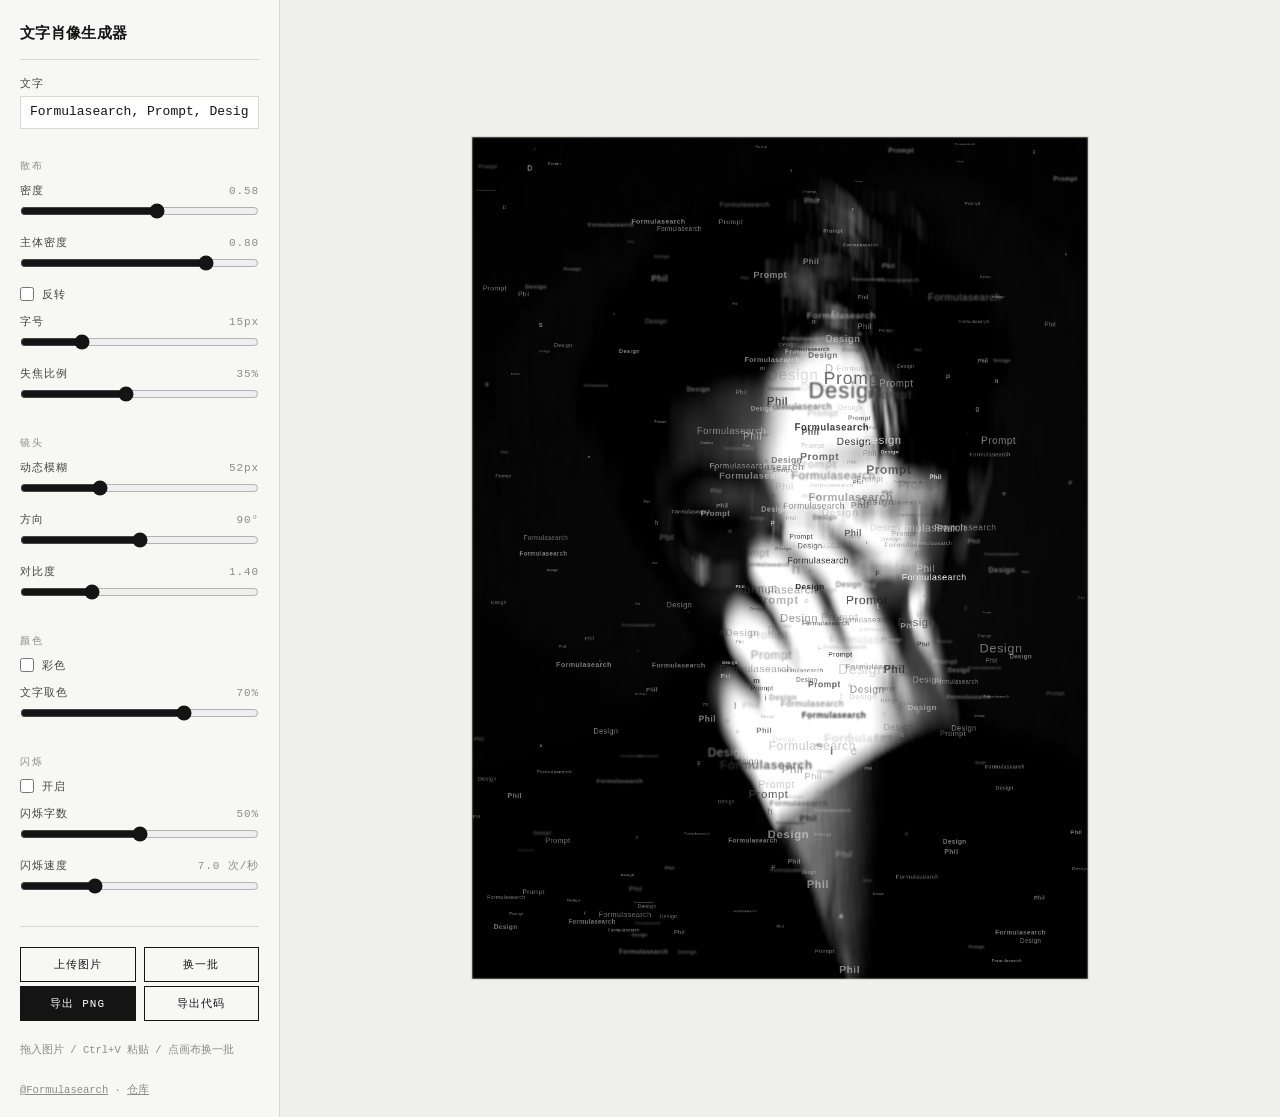
==== 005-typographic-portrait/template/index.html @ 08f04bac "release: public final artifacts only" ====
<!doctype html>
<html lang="zh-CN">
<head>
<meta charset="utf-8">
<meta name="viewport" content="width=device-width, initial-scale=1">
<title>文字肖像生成器</title>
<style>
  :root{ --paper:#efefec; --panel:#f7f7f4; --ink:#141414; --mut:#8d8d86; --line:#d9d9d2 }
  *{box-sizing:border-box;margin:0}
  body{
    min-height:100vh;display:flex;background:var(--paper);color:var(--ink);
    font-family:system-ui,"Microsoft YaHei",sans-serif;
  }
  .side{
    width:280px;flex:none;background:var(--panel);border-right:1px solid var(--line);
    padding:24px 20px 16px;display:flex;flex-direction:column;overflow-y:auto;
  }
  h1{font-size:15px;font-weight:700;letter-spacing:.02em}
  .rule{border:0;border-top:1px solid var(--line);margin:16px 0}
  .grp{font-family:ui-monospace,Consolas,monospace;font-size:10px;letter-spacing:.2em;color:var(--mut);margin:18px 0 10px}
  .ctl{margin-bottom:12px}
  .ctl label{
    display:flex;justify-content:space-between;align-items:baseline;
    font-family:ui-monospace,Consolas,monospace;font-size:11px;letter-spacing:.08em;
    color:#44443f;margin-bottom:5px;
  }
  .ctl output{color:var(--mut)}
  input[type=range]{width:100%;accent-color:var(--ink)}
  input[type=text],select{
    width:100%;border:1px solid var(--line);background:#fff;border-radius:0;
    padding:8px 9px;font:13px/1.15 ui-monospace,Consolas,monospace;color:var(--ink);
  }
  input[type=text]:focus,select:focus{outline:1px solid var(--ink);outline-offset:-1px}
  .chk{
    display:flex;align-items:center;gap:8px;cursor:pointer;user-select:none;
    font-family:ui-monospace,Consolas,monospace;font-size:11px;letter-spacing:.08em;
    color:#44443f;margin-bottom:12px;
  }
  .chk input{accent-color:var(--ink);width:14px;height:14px;margin:0}
  .btnrow{display:flex;gap:8px;margin-top:4px}
  .btn{
    flex:1;text-align:center;cursor:pointer;user-select:none;
    border:1px solid var(--ink);background:transparent;color:var(--ink);
    font-family:ui-monospace,Consolas,monospace;font-size:11px;letter-spacing:.1em;padding:9px 0;
  }
  .btn:hover{background:var(--ink);color:#fff}
  .btn.primary{background:var(--ink);color:#fff}
  .foot{
    margin-top:auto;padding-top:20px;
    font-family:ui-monospace,Consolas,monospace;font-size:10.5px;line-height:1.9;color:var(--mut);
  }
  .foot a{color:inherit}
  .stage{flex:1;min-width:0;display:flex;align-items:center;justify-content:center;padding:28px}
  .stage.drag{outline:2px dashed var(--ink);outline-offset:-14px}
  canvas#out{
    max-width:100%;max-height:calc(100vh - 56px);
    border:1px solid var(--line);background:#fff;cursor:pointer;
  }

  .modal{position:fixed;inset:0;background:rgba(20,20,18,.55);display:none;align-items:center;justify-content:center;padding:32px;z-index:9}
  .modal.on{display:flex}
  .sheet{background:var(--panel);border:1px solid var(--ink);width:min(820px,100%);max-height:100%;display:flex;flex-direction:column}
  .sheet h2{font-size:14px;font-weight:700;padding:20px 22px 0}
  .tabs{display:flex;gap:6px;padding:14px 22px 0}
  .tab{
    cursor:pointer;border:1px solid var(--line);background:transparent;color:#44443f;
    font-family:ui-monospace,Consolas,monospace;font-size:11px;letter-spacing:.08em;padding:7px 13px;
  }
  .tab.on{border-color:var(--ink);background:var(--ink);color:#fff}
  pre{
    margin:14px 22px;padding:16px;overflow:auto;flex:1;min-height:0;
    background:#fff;border:1px solid var(--line);
    font:12px/1.65 ui-monospace,Consolas,monospace;white-space:pre;
  }
  .sheet footer{display:flex;gap:8px;padding:0 22px 20px}
  @media (max-width:780px){
    body{flex-direction:column}
    .side{width:100%;border-right:0;border-bottom:1px solid var(--line)}
    .stage{padding:14px}
    canvas#out{max-height:none}
    .modal{padding:12px}
  }
</style>
</head>
<body>
  <aside class="side">
    <h1>文字肖像生成器</h1>

    <hr class="rule">

    <div class="ctl">
      <label for="words">文字</label>
      <input type="text" id="words" value="Formulasearch, Prompt, Design, Phil" spellcheck="false">
    </div>

    <div class="grp">散布</div>

    <div class="ctl"><label>密度 <output id="o-density"></output></label>
      <input type="range" id="density" min="0" max="1" step="0.01" value="0.58"></div>

    <div class="ctl"><label>主体密度 <output id="o-cling"></output></label>
      <input type="range" id="cling" min="0" max="1" step="0.01" value="0.8"></div>

    <label class="chk"><input type="checkbox" id="invert"> 反转</label>

    <div class="ctl"><label>字号 <output id="o-size"></output></label>
      <input type="range" id="size" min="9" max="34" step="1" value="15"></div>

    <div class="ctl"><label>失焦比例 <output id="o-defocus"></output></label>
      <input type="range" id="defocus" min="0" max="0.8" step="0.01" value="0.35"></div>

    <div class="grp">镜头</div>

    <div class="ctl"><label>动态模糊 <output id="o-blur"></output></label>
      <input type="range" id="blur" min="0" max="160" step="1" value="52"></div>

    <div class="ctl"><label>方向 <output id="o-angle"></output></label>
      <input type="range" id="angle" min="0" max="180" step="1" value="90"></div>

    <div class="ctl"><label>对比度 <output id="o-contrast"></output></label>
      <input type="range" id="contrast" min="1" max="2.4" step="0.05" value="1.4"></div>

    <div class="grp">颜色</div>

    <label class="chk"><input type="checkbox" id="color"> 彩色</label>

    <div class="ctl"><label>文字取色 <output id="o-tint"></output></label>
      <input type="range" id="tint" min="0" max="1" step="0.01" value="0.7"></div>

    <div class="grp">闪烁</div>

    <label class="chk"><input type="checkbox" id="flicker"> 开启</label>

    <div class="ctl"><label>闪烁字数 <output id="o-intensity"></output></label>
      <input type="range" id="intensity" min="0" max="1" step="0.01" value="0.5"></div>

    <div class="ctl"><label>闪烁速度 <output id="o-speed"></output></label>
      <input type="range" id="speed" min="0.15" max="3" step="0.05" value="1"></div>

    <hr class="rule">

    <div class="btnrow">
      <label class="btn" for="file">上传图片</label>
      <input type="file" id="file" accept="image/*" hidden>
      <button class="btn" id="reroll">换一批</button>
    </div>
    <div class="btnrow">
      <button class="btn primary" id="save">导出 PNG</button>
      <button class="btn" id="code">导出代码</button>
    </div>
    <div class="foot">
      拖入图片 / Ctrl+V 粘贴 / 点画布换一批<br><br>
      <a href="https://x.com/Formulasearch" target="_blank">@Formulasearch</a> ·
      <a href="https://github.com/FANzR-arch/Phil-aesthetic-formulas" target="_blank">仓库</a>
    </div>
  </aside>

  <main class="stage" id="stage">
    <canvas id="out"></canvas>
  </main>

  <div class="modal" id="modal">
    <div class="sheet">
      <h2>把当前效果搬进你的项目</h2>
      <div class="tabs">
        <button class="tab on" data-tab="html">HTML</button>
        <button class="tab" data-tab="react">React</button>
        <button class="tab" data-tab="json">JSON</button>
      </div>
      <pre id="codeout"></pre>
      <footer>
        <button class="btn primary" id="copy">复制</button>
        <button class="btn" id="dlengine">下载 typo-portrait.js</button>
        <button class="btn" id="closemodal">关闭</button>
      </footer>
    </div>
  </div>

<script src="typo-portrait.js"></script>
<script src="sample-image.js"></script>
<script>
'use strict';

const $ = id => document.getElementById(id);
const out = $('out');

const SLIDERS = ['density','cling','size','defocus','blur','angle','contrast','tint','intensity','speed'];

// 以界面为准初始化：浏览器刷新会恢复表单值，读 DOM 才能保证引擎和滑杆不脱节
function readUI(){
  const o = {};
  SLIDERS.forEach(id => o[id] = +$(id).value);
  o.words = $('words').value.split(/[,，]/).map(s => s.trim()).filter(Boolean);
  o.invert = $('invert').checked;
  o.color = $('color').checked;
  o.motion = $('flicker').checked ? 'glitch' : 'none';
  return o;
}

const p = TypoPortrait.create(out, readUI());
p.setImage(window.SAMPLE_IMAGE);

const fmt = {
  density: v => v.toFixed(2), cling: v => v.toFixed(2), size: v => v + 'px',
  defocus: v => Math.round(v * 100) + '%', blur: v => v + 'px', angle: v => v + '°',
  contrast: v => v.toFixed(2), tint: v => Math.round(v * 100) + '%',
  intensity: v => Math.round(v * 100) + '%',
  speed: v => (7 * v).toFixed(1) + ' 次/秒',
};
for (const id of SLIDERS){
  const el = $(id), o = $('o-' + id);
  const sync = () => { o.textContent = fmt[id](+el.value); };
  el.addEventListener('input', () => { sync(); p.setOptions({ [id]: +el.value }); });
  sync();
}
if ($('flicker').checked) p.play();

$('words').addEventListener('input', e => {
  p.setOptions({ words: e.target.value.split(/[,，]/).map(s => s.trim()).filter(Boolean) });
});
$('invert').addEventListener('change', e => p.setOptions({ invert: e.target.checked }));
$('color').addEventListener('change', e => p.setOptions({ color: e.target.checked }));
$('flicker').addEventListener('change', e => {
  p.setOptions({ motion: e.target.checked ? 'glitch' : 'none' });
  e.target.checked ? p.play() : p.pause();
});

$('reroll').addEventListener('click', () => p.reseed());
out.addEventListener('click', () => p.reseed());
$('file').addEventListener('change', e => { if (e.target.files[0]) p.setImage(e.target.files[0]); });
$('save').addEventListener('click', () => {
  const a = document.createElement('a');
  a.download = 'typographic-portrait.png';
  a.href = p.toDataURL();
  a.click();
});

const stage = $('stage');
stage.addEventListener('dragover', e => { e.preventDefault(); stage.classList.add('drag'); });
stage.addEventListener('dragleave', () => stage.classList.remove('drag'));
stage.addEventListener('drop', e => {
  e.preventDefault(); stage.classList.remove('drag');
  if (e.dataTransfer.files[0]) p.setImage(e.dataTransfer.files[0]);
});
document.addEventListener('paste', e => {
  const it = [...e.clipboardData.items].find(i => i.type.startsWith('image/'));
  if (it) p.setImage(it.getAsFile());
});

/* ---------- 代码导出 ---------- */

// 只导出与默认值不同的参数，生成的代码越短越好读
function changedOptions(){
  const cur = p.options, def = TypoPortrait.DEFAULTS, diff = {};
  for (const k in def){
    if (k === 'maxWidth' || k === 'font' || k === 'background') continue;
    const a = cur[k], b = def[k];
    if (Array.isArray(a) ? a.join('') !== b.join('') : a !== b) diff[k] = a;
  }
  return diff;
}

function optionLines(indent){
  const d = changedOptions(), keys = Object.keys(d);
  if (!keys.length) return indent + '// 全部使用默认参数';
  return keys.map(k => indent + k + ': ' + JSON.stringify(d[k]) + ',').join('\n');
}

const TPL = {
  html: () => `<canvas id="portrait"></canvas>

<script src="typo-portrait.js"><\/script>
<script>
  const p = TypoPortrait.create(document.getElementById('portrait'), {
${optionLines('    ')}
  });

  // 换成你自己的图片路径，或传入 File / <img> / <canvas>
  p.setImage('photo.jpg')${p.options.motion !== 'none' ? '.then(() => p.play());' : ';'}
<\/script>`,

  react: () => `import { useEffect, useRef } from 'react';
// typo-portrait.js 放进 public/ 或用 <script> 引入，确保 window.TypoPortrait 可用

export default function Portrait({ src }) {
  const ref = useRef(null);

  useEffect(() => {
    const p = window.TypoPortrait.create(ref.current, {
${optionLines('      ')}
    });
    p.setImage(src)${p.options.motion !== 'none' ? '.then(() => p.play())' : ''};
    return () => p.destroy();
  }, [src]);

  return <canvas ref={ref} style={{ maxWidth: '100%' }} />;
}`,

  json: () => JSON.stringify(changedOptions(), null, 2),
};

let tab = 'html';
const renderCode = () => { $('codeout').textContent = TPL[tab](); };

document.querySelectorAll('.tab').forEach(b => {
  b.addEventListener('click', () => {
    document.querySelectorAll('.tab').forEach(x => x.classList.toggle('on', x === b));
    tab = b.dataset.tab;
    renderCode();
  });
});

$('code').addEventListener('click', () => { renderCode(); $('modal').classList.add('on'); });
$('closemodal').addEventListener('click', () => $('modal').classList.remove('on'));
$('modal').addEventListener('click', e => { if (e.target.id === 'modal') $('modal').classList.remove('on'); });
document.addEventListener('keydown', e => { if (e.key === 'Escape') $('modal').classList.remove('on'); });

$('copy').addEventListener('click', async () => {
  const btn = $('copy');
  try {
    await navigator.clipboard.writeText($('codeout').textContent);
    btn.textContent = '已复制';
  } catch {
    const r = document.createRange();
    r.selectNodeContents($('codeout'));
    const s = getSelection(); s.removeAllRanges(); s.addRange(r);
    btn.textContent = 'Ctrl+C';
  }
  setTimeout(() => { btn.textContent = '复制'; }, 1600);
});

$('dlengine').addEventListener('click', async () => {
  const btn = $('dlengine');
  try {
    const res = await fetch('typo-portrait.js');
    if (!res.ok) throw new Error(res.status);
    const a = document.createElement('a');
    a.download = 'typo-portrait.js';
    a.href = URL.createObjectURL(await res.blob());
    a.click();
    setTimeout(() => URL.revokeObjectURL(a.href), 1000);
  } catch {
    btn.textContent = '请右键另存';   // file:// 下 fetch 会被拦
    setTimeout(() => { btn.textContent = '下载 typo-portrait.js'; }, 2400);
  }
});
</script>
</body>
</html>
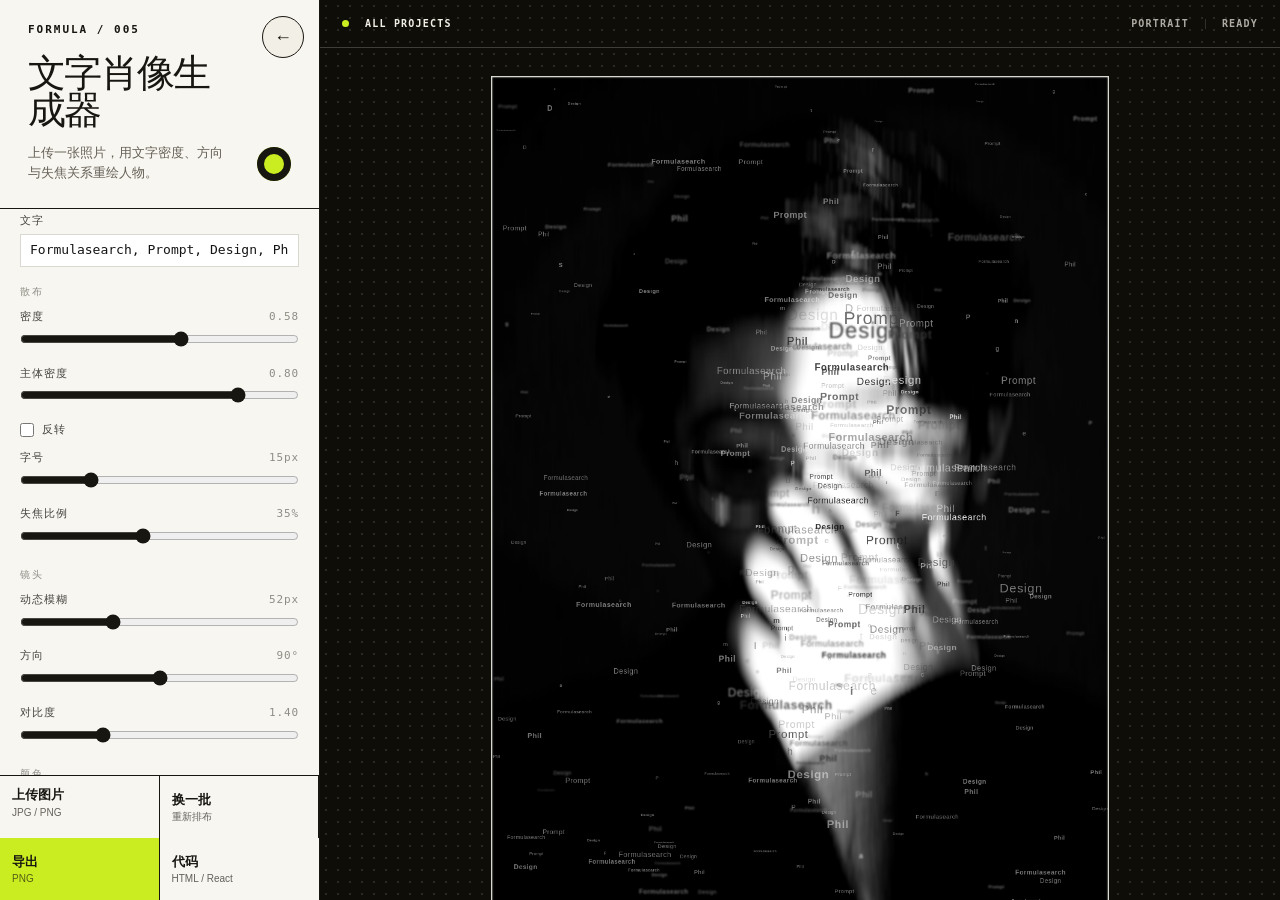
==== commit e7f5be0d: "release: add formula 007 and unified lab shell" ====
--- a/005-typographic-portrait/template/index.html
+++ b/005-typographic-portrait/template/index.html
@@ -2,8 +2,9 @@
 <html lang="zh-CN">
 <head>
 <meta charset="utf-8">
-<meta name="viewport" content="width=device-width, initial-scale=1">
+<meta name="viewport" content="width=device-width, initial-scale=1, viewport-fit=cover">
 <title>文字肖像生成器</title>
+<link rel="icon" href="data:image/svg+xml,%3Csvg xmlns='http://www.w3.org/2000/svg' viewBox='0 0 64 64'%3E%3Crect width='64' height='64' fill='%23191a17'/%3E%3Ccircle cx='32' cy='32' r='16' fill='%23c9f719'/%3E%3C/svg%3E">
 <style>
   :root{ --paper:#efefec; --panel:#f7f7f4; --ink:#141414; --mut:#8d8d86; --line:#d9d9d2 }
   *{box-sizing:border-box;margin:0}
@@ -81,12 +82,36 @@
     .modal{padding:12px}
   }
 </style>
+<link rel="stylesheet" href="ui-shell.css">
+<style>
+  :root{--lab-panel-width:320px}
+  .side{padding:0}
+  .app-controls{padding:4px 20px 24px}
+  .app-controls>.rule:first-child{display:none}
+  .app-actions{grid-auto-flow:row;grid-template-columns:1fr 1fr}
+  .app-actions .lab-action{min-height:62px}
+  .foot{margin-top:18px;padding-top:18px;border-top:1px solid var(--line)}
+  .stage{display:block;padding:0}
+  .lab-stage__body{display:grid;padding:calc(var(--lab-header-height) + 28px) 28px 28px}
+  .modal{z-index:90}
+  @media(max-width:760px){
+    .app-controls{padding:4px 19px 24px}
+    .lab-stage__body{padding:calc(var(--lab-header-height) + 14px) 12px 12px}
+    canvas#out{max-height:calc(48vh - 72px)}
+    body.panel-collapsed canvas#out{max-height:calc(100vh - 88px)}
+  }
+</style>
 </head>
-<body>
-  <aside class="side">
-    <h1>文字肖像生成器</h1>
-
-    <hr class="rule">
+<body class="lab-app">
+  <a class="lab-skip-link" href="#stage">跳到画布</a>
+  <aside class="lab-panel side" id="control-panel" aria-label="文字肖像参数面板">
+    <header class="lab-panel__header">
+      <div class="lab-edition">FORMULA / 005</div>
+      <h1>文字肖像生成器</h1>
+      <p>上传一张照片，用文字密度、方向与失焦关系重绘人物。</p>
+    </header>
+
+    <div class="lab-panel__scroll"><div class="app-controls">
 
     <div class="ctl">
       <label for="words">文字</label>
@@ -137,26 +162,30 @@
     <div class="ctl"><label>闪烁速度 <output id="o-speed"></output></label>
       <input type="range" id="speed" min="0.15" max="3" step="0.05" value="1"></div>
 
-    <hr class="rule">
-
-    <div class="btnrow">
-      <label class="btn" for="file">上传图片</label>
-      <input type="file" id="file" accept="image/*" hidden>
-      <button class="btn" id="reroll">换一批</button>
-    </div>
-    <div class="btnrow">
-      <button class="btn primary" id="save">导出 PNG</button>
-      <button class="btn" id="code">导出代码</button>
-    </div>
     <div class="foot">
       拖入图片 / Ctrl+V 粘贴 / 点画布换一批<br><br>
       <a href="https://x.com/Formulasearch" target="_blank">@Formulasearch</a> ·
       <a href="https://github.com/FANzR-arch/Phil-aesthetic-formulas" target="_blank">仓库</a>
     </div>
+    </div></div>
+
+    <footer class="lab-panel__actions app-actions">
+      <label class="lab-action" for="file"><span>上传图片</span><small>JPG / PNG</small></label>
+      <input type="file" id="file" accept="image/*" hidden>
+      <button class="lab-action" id="reroll"><span>换一批</span><small>重新排布</small></button>
+      <button class="lab-action lab-action--accent" id="save"><span>导出</span><small>PNG</small></button>
+      <button class="lab-action" id="code"><span>代码</span><small>HTML / React</small></button>
+    </footer>
   </aside>
 
-  <main class="stage" id="stage">
-    <canvas id="out"></canvas>
+  <button class="lab-panel-toggle" type="button" data-lab-panel-toggle aria-controls="control-panel" aria-expanded="true"><span aria-hidden="true">←</span></button>
+
+  <main class="lab-stage stage" id="stage">
+    <header class="lab-stage__header">
+      <a class="lab-stage__id lab-gallery-link" href="../../" aria-label="返回全部项目"><i></i><span>ALL PROJECTS</span></a>
+      <div class="lab-stage__meta"><span>PORTRAIT</span><span>READY</span></div>
+    </header>
+    <div class="lab-stage__body"><canvas id="out"></canvas></div>
   </main>
 
   <div class="modal" id="modal">
@@ -178,6 +207,7 @@
 
 <script src="typo-portrait.js"></script>
 <script src="sample-image.js"></script>
+<script src="ui-shell.js"></script>
 <script>
 'use strict';
 
--- a/005-typographic-portrait/template/ui-shell.css
+++ b/005-typographic-portrait/template/ui-shell.css
@@ -0,0 +1,133 @@
+/* Formula Lab Shell v1.0 — local snapshot, safe for file:// and sub-path hosting. */
+:root {
+  --lab-paper: oklch(95.2% .012 92);
+  --lab-panel: oklch(97.4% .009 92);
+  --lab-ink: oklch(20% .012 92);
+  --lab-muted: oklch(49% .016 92);
+  --lab-line: oklch(83% .012 92);
+  --lab-accent: oklch(89% .205 120);
+  --lab-alert: oklch(68% .19 30);
+  --lab-stage-bg: oklch(16% .01 92);
+  --lab-stage-ink: oklch(95% .012 92);
+  --lab-stage-rule: oklch(95% .012 92 / .22);
+  --lab-panel-width: 360px;
+  --lab-header-height: 48px;
+  --lab-font-ui: "Aptos", "Microsoft YaHei UI", "Noto Sans SC", sans-serif;
+  --lab-font-display: Georgia, "Songti SC", "Noto Serif SC", serif;
+  --lab-font-data: "Cascadia Mono", Consolas, monospace;
+  --lab-ease: cubic-bezier(.16,1,.3,1);
+  color-scheme: light;
+}
+
+*{box-sizing:border-box}
+html,body{width:100%;height:100%;margin:0}
+body.lab-app{
+  display:grid;grid-template-columns:var(--lab-panel-width) minmax(0,1fr);
+  overflow:hidden;background:var(--lab-stage-bg);color:var(--lab-ink);
+  font-family:var(--lab-font-ui);font-size:1rem;line-height:1.45;
+}
+button,input,select,textarea{font:inherit;color:inherit}
+button{cursor:pointer}
+button:focus-visible,input:focus-visible,select:focus-visible,textarea:focus-visible,summary:focus-visible,a:focus-visible{
+  outline:3px solid var(--lab-alert);outline-offset:2px
+}
+
+.lab-skip-link{position:fixed;z-index:1000;top:8px;left:8px;padding:9px 12px;background:var(--lab-accent);color:var(--lab-ink);transform:translateY(-150%)}
+.lab-skip-link:focus{transform:none}
+
+.lab-panel{
+  position:relative;z-index:30;grid-column:1;min-width:var(--lab-panel-width);height:100%;
+  display:grid;grid-template-rows:auto minmax(0,1fr) auto;overflow:hidden;
+  background:var(--lab-panel);border-right:1px solid var(--lab-ink);
+  transition:transform 360ms var(--lab-ease)
+}
+.lab-panel__header{position:relative;padding:24px 28px 25px;border-bottom:1px solid var(--lab-ink)}
+.lab-edition{margin-bottom:20px;font:700 .6875rem/1 var(--lab-font-data);letter-spacing:.18em}
+.lab-panel__header h1{max-width:10ch;margin:0;font:400 clamp(2rem,3vw,2.625rem)/.96 var(--lab-font-display);letter-spacing:-.045em}
+.lab-panel__header p{max-width:28ch;margin:14px 44px 0 0;color:var(--lab-muted);font-size:.8125rem;line-height:1.55}
+.lab-panel__header::after{content:"";position:absolute;right:28px;bottom:27px;width:34px;height:34px;border-radius:50%;background:var(--lab-accent);box-shadow:inset 0 0 0 7px var(--lab-ink)}
+.lab-panel__scroll{min-height:0;overflow-y:auto;overscroll-behavior:contain;scrollbar-width:thin;scrollbar-color:var(--lab-ink) transparent}
+
+.lab-section{padding:24px 28px 27px;border-bottom:1px solid var(--lab-line)}
+.lab-section__heading{display:grid;grid-template-columns:30px 1fr;align-items:center;gap:10px;margin-bottom:20px}
+.lab-section__heading span{color:var(--lab-muted);font:700 .6875rem/1 var(--lab-font-data);letter-spacing:.12em}
+.lab-section__heading h2{margin:0;font-size:.875rem;line-height:1.2;letter-spacing:.08em;text-transform:uppercase}
+
+.lab-field{display:grid;gap:7px;margin-bottom:16px}
+.lab-field:last-child{margin-bottom:0}
+.lab-field label,.lab-control-row label{font-size:.75rem;font-weight:750;letter-spacing:.045em}
+.lab-field input[type="text"],.lab-field input[type="number"],.lab-field select,.lab-field textarea{
+  width:100%;min-height:44px;padding:10px 11px;border:1px solid var(--lab-line);border-radius:0;background:var(--lab-paper)
+}
+.lab-field textarea{min-height:120px;resize:vertical;line-height:1.5}
+.lab-control-row{display:grid;grid-template-columns:88px minmax(0,1fr) 52px;align-items:center;gap:10px;min-height:44px}
+.lab-control-row output{text-align:right;color:var(--lab-muted);font:700 .6875rem/1 var(--lab-font-data);font-variant-numeric:tabular-nums}
+input[type="range"]{width:100%;accent-color:var(--lab-ink)}
+.lab-check{display:flex;align-items:center;gap:10px;min-height:44px;font-size:.8125rem;font-weight:650;cursor:pointer}
+.lab-check input{width:18px;height:18px;margin:0;accent-color:var(--lab-ink)}
+
+.lab-segmented{display:grid;grid-auto-flow:column;grid-auto-columns:1fr;border:1px solid var(--lab-ink)}
+.lab-segmented button{min-height:44px;padding:8px;border:0;border-right:1px solid var(--lab-line);background:transparent;font:750 .75rem/1 var(--lab-font-data)}
+.lab-segmented button:last-child{border-right:0}
+.lab-segmented button:hover,.lab-segmented button.active{background:var(--lab-ink);color:var(--lab-panel)}
+
+.lab-panel__actions{display:grid;grid-auto-flow:column;grid-auto-columns:1fr;border-top:1px solid var(--lab-ink);background:var(--lab-panel)}
+.lab-action{min-height:68px;padding:11px 12px 10px;border:0;border-right:1px solid var(--lab-ink);background:var(--lab-panel);text-align:left;cursor:pointer;user-select:none}
+.lab-action:last-child{border-right:0}
+.lab-action:hover{background:var(--lab-ink);color:var(--lab-panel)}
+.lab-action--accent{background:var(--lab-accent)}
+.lab-action--accent:hover{background:var(--lab-ink);color:var(--lab-accent)}
+.lab-action span{display:block;font-size:.8125rem;font-weight:800;line-height:1.2}
+.lab-action small{display:block;margin-top:4px;opacity:.66;font-size:.625rem;line-height:1.2}
+
+.lab-panel-toggle{
+  position:fixed;z-index:50;top:16px;left:16px;transform:translateX(calc(var(--lab-panel-width) - 74px));
+  display:grid;place-items:center;width:42px;height:42px;padding:0;border:1px solid var(--lab-ink);border-radius:50%;
+  background:var(--lab-paper);transition:transform 360ms var(--lab-ease),background 160ms ease,color 160ms ease
+}
+.lab-panel-toggle:hover{background:var(--lab-ink);color:var(--lab-paper)}
+.lab-panel-toggle span{font:400 1.125rem/1 var(--lab-font-display)}
+
+.lab-stage{position:relative;z-index:1;grid-column:2;min-width:0;height:100%;overflow:hidden;background:var(--lab-stage-bg);color:var(--lab-stage-ink)}
+.lab-stage::before{content:"";position:absolute;inset:0;opacity:.12;background-image:radial-gradient(circle,var(--lab-stage-ink) 0 1px,transparent 1.3px);background-size:12px 12px;pointer-events:none}
+.lab-stage__header{position:absolute;z-index:4;inset:0 0 auto;height:var(--lab-header-height);display:flex;align-items:center;justify-content:space-between;padding:0 22px;border-bottom:1px solid var(--lab-stage-rule);font:700 .625rem/1 var(--lab-font-data);letter-spacing:.12em}
+.lab-stage__id,.lab-stage__meta{display:flex;align-items:center;gap:16px}
+.lab-stage__id i{width:7px;height:7px;border-radius:50%;background:var(--lab-accent)}
+.lab-gallery-link{color:inherit;text-decoration:none}
+.lab-gallery-link:hover{color:var(--lab-accent)}
+.lab-stage__meta span{opacity:.7}
+.lab-stage__meta span+span{padding-left:16px;border-left:1px solid var(--lab-stage-rule)}
+.lab-stage__body{position:relative;z-index:2;width:100%;height:100%;display:grid;place-items:center;padding:calc(var(--lab-header-height) + 28px) 28px 28px}
+
+body.panel-collapsed{grid-template-columns:0 minmax(0,1fr)}
+body.panel-collapsed .lab-panel{transform:translateX(-100%);pointer-events:none}
+body.panel-collapsed .lab-panel-toggle{transform:none}
+body.panel-collapsed .lab-stage{grid-column:2}
+
+@media (hover:hover){.lab-action,.lab-segmented button,.lab-panel-toggle{transition:background 160ms ease,color 160ms ease}}
+@media (pointer:coarse){.lab-action{min-height:72px}.lab-segmented button{min-height:48px}}
+
+@media (max-width:760px){
+  :root{--lab-panel-width:100%;--lab-mobile-panel-height:min(52vh,520px);--lab-header-height:44px}
+  body.lab-app{display:block}
+  .lab-panel{position:fixed;inset:auto 0 0;width:100%;min-width:0;height:var(--lab-mobile-panel-height);border-top:1px solid var(--lab-ink);border-right:0;transform:none}
+  .lab-panel__header{min-height:64px;padding:13px 18px 12px}
+  .lab-edition{margin-bottom:5px;font-size:.6875rem}
+  .lab-panel__header h1{max-width:none;font-size:1.55rem;line-height:.95;white-space:nowrap;overflow:hidden;text-overflow:ellipsis}
+  .lab-panel__header p,.lab-panel__header::after{display:none}
+  .lab-section{padding:20px 19px 22px}
+  .lab-field label,.lab-control-row label{font-size:.8125rem}
+  .lab-control-row{grid-template-columns:96px minmax(0,1fr) 52px}
+  .lab-panel__actions{position:sticky;bottom:0;padding-bottom:max(0px,env(safe-area-inset-bottom))}
+  .lab-panel-toggle{top:12px;left:12px;transform:none}
+  .lab-panel-toggle span{transform:rotate(-90deg)}
+  .lab-stage{width:100%;height:100%;padding-bottom:var(--lab-mobile-panel-height)}
+  .lab-stage__header{padding:0 13px}
+  .lab-stage__body{padding:calc(var(--lab-header-height) + 16px) 12px 12px}
+  body.panel-collapsed .lab-panel{transform:translateY(100%)}
+  body.panel-collapsed .lab-panel-toggle span{transform:rotate(-90deg)}
+  body.panel-collapsed .lab-stage{height:100%;padding-bottom:0}
+  body.panel-collapsed .lab-stage__header{padding-left:68px}
+}
+
+@media (prefers-reduced-motion:reduce){*,*::before,*::after{scroll-behavior:auto!important;transition-duration:.01ms!important}}
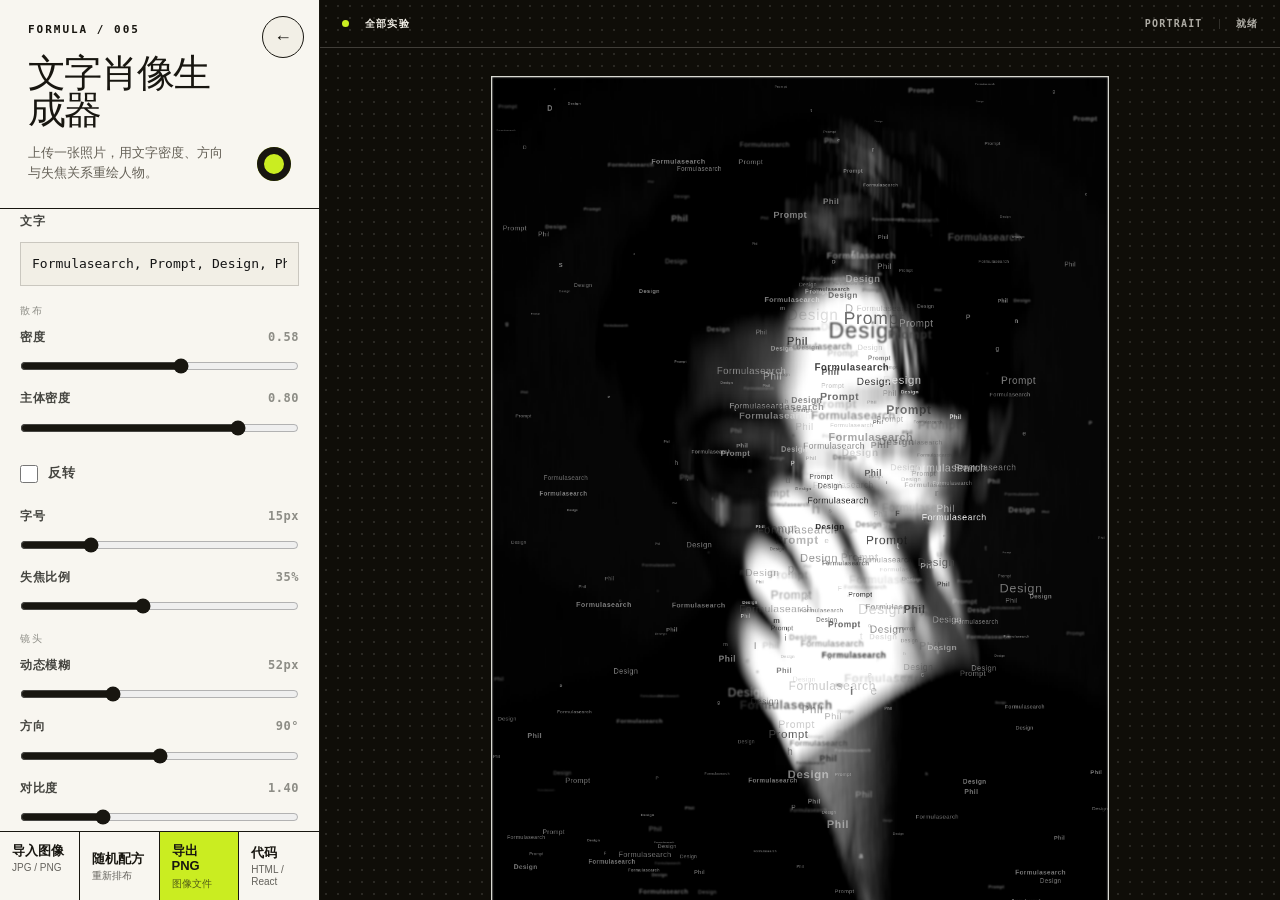
==== commit 529de945: "feat: standardize Formula Lab UI kit" ====
--- a/005-typographic-portrait/template/index.html
+++ b/005-typographic-portrait/template/index.html
@@ -58,9 +58,7 @@
     border:1px solid var(--line);background:#fff;cursor:pointer;
   }
 
-  .modal{position:fixed;inset:0;background:rgba(20,20,18,.55);display:none;align-items:center;justify-content:center;padding:32px;z-index:9}
-  .modal.on{display:flex}
-  .sheet{background:var(--panel);border:1px solid var(--ink);width:min(820px,100%);max-height:100%;display:flex;flex-direction:column}
+  .sheet{display:flex;flex-direction:column}
   .sheet h2{font-size:14px;font-weight:700;padding:20px 22px 0}
   .tabs{display:flex;gap:6px;padding:14px 22px 0}
   .tab{
@@ -79,7 +77,6 @@
     .side{width:100%;border-right:0;border-bottom:1px solid var(--line)}
     .stage{padding:14px}
     canvas#out{max-height:none}
-    .modal{padding:12px}
   }
 </style>
 <link rel="stylesheet" href="ui-shell.css">
@@ -88,12 +85,9 @@
   .side{padding:0}
   .app-controls{padding:4px 20px 24px}
   .app-controls>.rule:first-child{display:none}
-  .app-actions{grid-auto-flow:row;grid-template-columns:1fr 1fr}
-  .app-actions .lab-action{min-height:62px}
   .foot{margin-top:18px;padding-top:18px;border-top:1px solid var(--line)}
   .stage{display:block;padding:0}
   .lab-stage__body{display:grid;padding:calc(var(--lab-header-height) + 28px) 28px 28px}
-  .modal{z-index:90}
   @media(max-width:760px){
     .app-controls{padding:4px 19px 24px}
     .lab-stage__body{padding:calc(var(--lab-header-height) + 14px) 12px 12px}
@@ -113,53 +107,53 @@
 
     <div class="lab-panel__scroll"><div class="app-controls">
 
-    <div class="ctl">
+    <div class="lab-field ctl">
       <label for="words">文字</label>
       <input type="text" id="words" value="Formulasearch, Prompt, Design, Phil" spellcheck="false">
     </div>
 
     <div class="grp">散布</div>
 
-    <div class="ctl"><label>密度 <output id="o-density"></output></label>
+    <div class="lab-field ctl"><label for="density">密度 <output id="o-density"></output></label>
       <input type="range" id="density" min="0" max="1" step="0.01" value="0.58"></div>
 
-    <div class="ctl"><label>主体密度 <output id="o-cling"></output></label>
+    <div class="lab-field ctl"><label for="cling">主体密度 <output id="o-cling"></output></label>
       <input type="range" id="cling" min="0" max="1" step="0.01" value="0.8"></div>
 
-    <label class="chk"><input type="checkbox" id="invert"> 反转</label>
-
-    <div class="ctl"><label>字号 <output id="o-size"></output></label>
+    <label class="lab-check chk"><input type="checkbox" id="invert"> 反转</label>
+
+    <div class="lab-field ctl"><label for="size">字号 <output id="o-size"></output></label>
       <input type="range" id="size" min="9" max="34" step="1" value="15"></div>
 
-    <div class="ctl"><label>失焦比例 <output id="o-defocus"></output></label>
+    <div class="lab-field ctl"><label for="defocus">失焦比例 <output id="o-defocus"></output></label>
       <input type="range" id="defocus" min="0" max="0.8" step="0.01" value="0.35"></div>
 
     <div class="grp">镜头</div>
 
-    <div class="ctl"><label>动态模糊 <output id="o-blur"></output></label>
+    <div class="lab-field ctl"><label for="blur">动态模糊 <output id="o-blur"></output></label>
       <input type="range" id="blur" min="0" max="160" step="1" value="52"></div>
 
-    <div class="ctl"><label>方向 <output id="o-angle"></output></label>
+    <div class="lab-field ctl"><label for="angle">方向 <output id="o-angle"></output></label>
       <input type="range" id="angle" min="0" max="180" step="1" value="90"></div>
 
-    <div class="ctl"><label>对比度 <output id="o-contrast"></output></label>
+    <div class="lab-field ctl"><label for="contrast">对比度 <output id="o-contrast"></output></label>
       <input type="range" id="contrast" min="1" max="2.4" step="0.05" value="1.4"></div>
 
     <div class="grp">颜色</div>
 
-    <label class="chk"><input type="checkbox" id="color"> 彩色</label>
-
-    <div class="ctl"><label>文字取色 <output id="o-tint"></output></label>
+    <label class="lab-check chk"><input type="checkbox" id="color"> 彩色</label>
+
+    <div class="lab-field ctl"><label for="tint">文字取色 <output id="o-tint"></output></label>
       <input type="range" id="tint" min="0" max="1" step="0.01" value="0.7"></div>
 
     <div class="grp">闪烁</div>
 
-    <label class="chk"><input type="checkbox" id="flicker"> 开启</label>
-
-    <div class="ctl"><label>闪烁字数 <output id="o-intensity"></output></label>
+    <label class="lab-check chk"><input type="checkbox" id="flicker"> 开启</label>
+
+    <div class="lab-field ctl"><label for="intensity">闪烁字数 <output id="o-intensity"></output></label>
       <input type="range" id="intensity" min="0" max="1" step="0.01" value="0.5"></div>
 
-    <div class="ctl"><label>闪烁速度 <output id="o-speed"></output></label>
+    <div class="lab-field ctl"><label for="speed">闪烁速度 <output id="o-speed"></output></label>
       <input type="range" id="speed" min="0.15" max="3" step="0.05" value="1"></div>
 
     <div class="foot">
@@ -169,11 +163,11 @@
     </div>
     </div></div>
 
-    <footer class="lab-panel__actions app-actions">
-      <label class="lab-action" for="file"><span>上传图片</span><small>JPG / PNG</small></label>
+    <footer class="lab-panel__actions lab-panel__actions--two-up app-actions">
+      <label class="lab-action" for="file"><span>导入图像</span><small>JPG / PNG</small></label>
       <input type="file" id="file" accept="image/*" hidden>
-      <button class="lab-action" id="reroll"><span>换一批</span><small>重新排布</small></button>
-      <button class="lab-action lab-action--accent" id="save"><span>导出</span><small>PNG</small></button>
+      <button class="lab-action" id="reroll"><span>随机配方</span><small>重新排布</small></button>
+      <button class="lab-action lab-action--accent" id="save"><span>导出 PNG</span><small>图像文件</small></button>
       <button class="lab-action" id="code"><span>代码</span><small>HTML / React</small></button>
     </footer>
   </aside>
@@ -182,15 +176,15 @@
 
   <main class="lab-stage stage" id="stage">
     <header class="lab-stage__header">
-      <a class="lab-stage__id lab-gallery-link" href="../../" aria-label="返回全部项目"><i></i><span>ALL PROJECTS</span></a>
-      <div class="lab-stage__meta"><span>PORTRAIT</span><span>READY</span></div>
+      <a class="lab-stage__id lab-gallery-link" href="../../" aria-label="返回全部实验"><i></i><span>全部实验</span></a>
+      <div class="lab-stage__meta"><span>PORTRAIT</span><span>就绪</span></div>
     </header>
     <div class="lab-stage__body"><canvas id="out"></canvas></div>
   </main>
 
-  <div class="modal" id="modal">
-    <div class="sheet">
-      <h2>把当前效果搬进你的项目</h2>
+  <div class="lab-dialog modal" id="modal" data-lab-dialog hidden aria-labelledby="code-dialog-title">
+    <div class="lab-dialog__surface sheet">
+      <h2 id="code-dialog-title">把当前效果搬进你的项目</h2>
       <div class="tabs">
         <button class="tab on" data-tab="html">HTML</button>
         <button class="tab" data-tab="react">React</button>
@@ -200,7 +194,7 @@
       <footer>
         <button class="btn primary" id="copy">复制</button>
         <button class="btn" id="dlengine">下载 typo-portrait.js</button>
-        <button class="btn" id="closemodal">关闭</button>
+        <button class="btn" id="closemodal" type="button" data-lab-dialog-close>关闭</button>
       </footer>
     </div>
   </div>
@@ -340,10 +334,7 @@
   });
 });
 
-$('code').addEventListener('click', () => { renderCode(); $('modal').classList.add('on'); });
-$('closemodal').addEventListener('click', () => $('modal').classList.remove('on'));
-$('modal').addEventListener('click', e => { if (e.target.id === 'modal') $('modal').classList.remove('on'); });
-document.addEventListener('keydown', e => { if (e.key === 'Escape') $('modal').classList.remove('on'); });
+$('code').addEventListener('click', () => { renderCode(); FormulaLabShell.openDialog('modal'); });
 
 $('copy').addEventListener('click', async () => {
   const btn = $('copy');
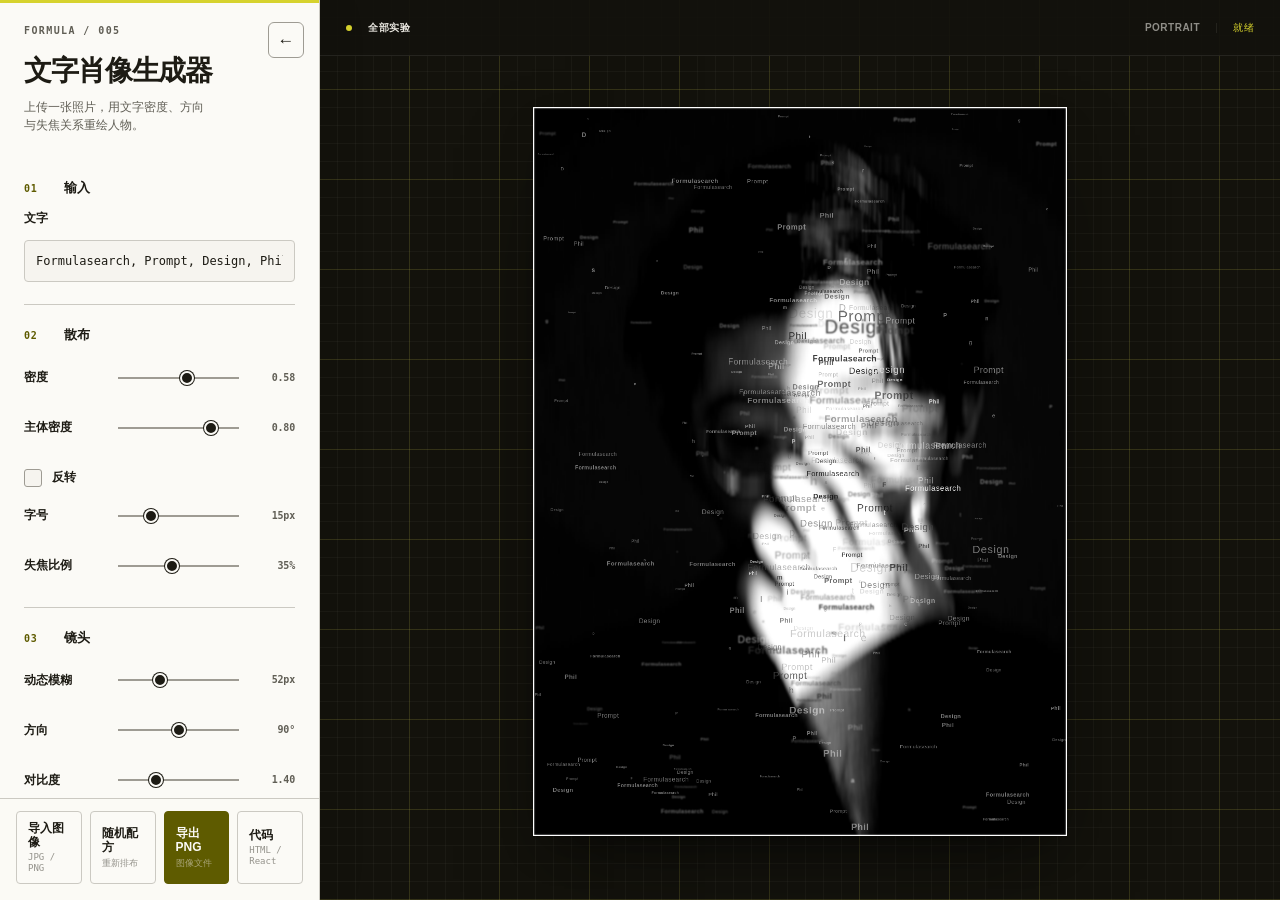
==== commit 28983494: "feat: ship Formula Lab UI Kit v3" ====
--- a/005-typographic-portrait/template/index.html
+++ b/005-typographic-portrait/template/index.html
@@ -95,8 +95,10 @@
     body.panel-collapsed canvas#out{max-height:calc(100vh - 88px)}
   }
 </style>
+<link rel="stylesheet" href="v3-shell.css?v=1">
+<link rel="stylesheet" href="v3-theme.css?v=2">
 </head>
-<body class="lab-app">
+<body class="lab-app" data-v3-first-group="输入">
   <a class="lab-skip-link" href="#stage">跳到画布</a>
   <aside class="lab-panel side" id="control-panel" aria-label="文字肖像参数面板">
     <header class="lab-panel__header">
@@ -202,6 +204,7 @@
 <script src="typo-portrait.js"></script>
 <script src="sample-image.js"></script>
 <script src="ui-shell.js"></script>
+<script src="v3-normalize.js?v=1"></script>
 <script>
 'use strict';
 
@@ -229,7 +232,7 @@
   defocus: v => Math.round(v * 100) + '%', blur: v => v + 'px', angle: v => v + '°',
   contrast: v => v.toFixed(2), tint: v => Math.round(v * 100) + '%',
   intensity: v => Math.round(v * 100) + '%',
-  speed: v => (7 * v).toFixed(1) + ' 次/秒',
+  speed: v => (7 * v).toFixed(1) + ' Hz',
 };
 for (const id of SLIDERS){
   const el = $(id), o = $('o-' + id);
--- a/005-typographic-portrait/template/v3-shell.css
+++ b/005-typographic-portrait/template/v3-shell.css
@@ -0,0 +1,662 @@
+/* Formula Lab v3 shared shell
+ * One quiet editorial control system, with project character supplied by theme files.
+ */
+
+:root {
+  --v3-paper: oklch(96.8% .008 92);
+  --v3-panel: oklch(98.4% .005 92);
+  --v3-stage: oklch(91.8% .007 92);
+  --v3-ink: oklch(22% .012 92);
+  --v3-muted: oklch(48% .014 92);
+  --v3-line: oklch(83.5% .01 92);
+  --v3-line-strong: oklch(69% .012 92);
+  --v3-accent: oklch(62% .095 145);
+  --v3-accent-deep: oklch(43% .075 145);
+  --v3-stage-ink: var(--v3-ink);
+  --v3-stage-line: var(--v3-line);
+  --v3-stage-accent: var(--v3-accent-deep);
+  --v3-panel-width: 320px;
+  --v3-radius: 4px;
+  --v3-radius-sheet: 12px;
+  --v3-shadow-sheet: 0 18px 60px oklch(18% .012 92 / .14);
+  --v3-font: "Segoe UI Variable", "Microsoft YaHei UI", "Noto Sans SC", sans-serif;
+  --v3-font-data: "Cascadia Mono", "SFMono-Regular", Consolas, monospace;
+  --v3-type-title: 28px;
+  --v3-type-section: 13px;
+  --v3-type-label: 12px;
+  --v3-type-caption: 10px;
+  --v3-control-height: 42px;
+  --v3-stage-pad-top: clamp(28px, 4vw, 54px);
+  --v3-stage-pad-bottom: clamp(44px, 5vw, 72px);
+  --lab-panel-width: var(--v3-panel-width);
+  --lab-header-height: 56px;
+  --lab-paper: var(--v3-paper);
+  --lab-panel: var(--v3-panel);
+  --lab-ink: var(--v3-ink);
+  --lab-muted: var(--v3-muted);
+  --lab-line: var(--v3-line);
+  --lab-accent: var(--v3-accent);
+  --lab-stage-bg: var(--v3-stage);
+  --lab-stage-ink: var(--v3-stage-ink);
+  --lab-stage-rule: var(--v3-line);
+  --lab-font-ui: var(--v3-font);
+  --lab-font-display: var(--v3-font);
+}
+
+html { background: var(--v3-stage); }
+
+body.lab-app {
+  display: grid;
+  grid-template-columns: var(--v3-panel-width) minmax(0, 1fr);
+  overflow: hidden;
+  background: var(--v3-stage);
+  color: var(--v3-ink);
+  font-family: var(--v3-font);
+  font-size: 14px;
+  line-height: 1.5;
+}
+
+button, input, select, textarea { font-family: inherit; }
+
+button:focus-visible,
+input:focus-visible,
+select:focus-visible,
+textarea:focus-visible,
+summary:focus-visible,
+a:focus-visible {
+  outline: 2px solid var(--v3-accent-deep);
+  outline-offset: 3px;
+}
+
+.lab-panel {
+  position: relative;
+  z-index: 30;
+  display: flex;
+  flex-direction: column;
+  grid-column: 1;
+  width: var(--v3-panel-width);
+  min-width: var(--v3-panel-width);
+  height: 100%;
+  overflow: hidden;
+  background: var(--v3-panel);
+  border: 0;
+  border-right: 1px solid var(--v3-line);
+  box-shadow: 12px 0 40px oklch(18% .012 92 / .055);
+  animation: v3-panel-enter 440ms cubic-bezier(.16, 1, .3, 1) both;
+}
+
+.lab-panel__header {
+  position: relative;
+  flex: 0 0 auto;
+  min-height: 132px;
+  padding: 26px 24px 24px;
+  background: var(--v3-panel);
+  border: 0;
+}
+
+.lab-panel__header::before {
+  content: "";
+  position: absolute;
+  inset: 0 0 auto;
+  height: 3px;
+  background: var(--v3-accent);
+}
+
+.lab-panel__header::after { content: none; }
+
+.lab-edition {
+  margin: 0 0 20px;
+  color: var(--v3-muted);
+  font: 600 10px/1 var(--v3-font-data);
+  letter-spacing: .14em;
+}
+
+.lab-panel__header h1 {
+  max-width: none;
+  margin: 0;
+  font: 650 var(--v3-type-title)/1.06 var(--v3-font);
+  letter-spacing: -.04em;
+  text-transform: none;
+  text-wrap: balance;
+}
+
+.lab-panel__header p {
+  max-width: 28ch;
+  margin: 12px 0 0;
+  color: var(--v3-muted);
+  font: 500 12px/1.5 var(--v3-font);
+}
+
+.lab-panel__scroll {
+  flex: 1 1 auto;
+  min-height: 0;
+  padding: 0 16px 24px;
+  overflow-y: auto;
+  overscroll-behavior: contain;
+  scrollbar-width: thin;
+  scrollbar-color: var(--v3-line-strong) transparent;
+}
+
+.app-controls { padding: 0 8px 24px !important; }
+.app-controls > .rule:first-child { display: none; }
+
+.lab-section,
+.control-section {
+  padding: 22px 8px 24px;
+  border: 0;
+}
+
+.lab-section + .lab-section,
+.control-section + .control-section,
+.control-section + #control-groups,
+#control-groups + .control-group {
+  border-top: 1px solid var(--v3-line);
+}
+
+.lab-section__heading {
+  display: flex;
+  align-items: baseline;
+  gap: 12px;
+  margin: 0 0 20px;
+}
+
+.lab-section__heading > span,
+.group-index {
+  min-width: 22px;
+  color: var(--v3-accent-deep);
+  font: 600 10px/1 var(--v3-font-data);
+  letter-spacing: .08em;
+}
+
+.lab-section__heading h2,
+.control-section h2,
+.control-group summary strong {
+  margin: 0;
+  color: var(--v3-ink);
+  font: 650 13px/1.2 var(--v3-font);
+  letter-spacing: .02em;
+  text-transform: none;
+}
+
+.grp {
+  display: grid;
+  grid-template-columns: 28px minmax(0, 1fr);
+  align-items: baseline;
+  gap: 12px;
+  margin: 22px 0 16px !important;
+  padding-top: 22px;
+  border-top: 1px solid var(--v3-line);
+  color: var(--v3-ink) !important;
+  font: 650 var(--v3-type-section)/1.2 var(--v3-font) !important;
+  letter-spacing: .02em !important;
+}
+
+.grp::before {
+  content: attr(data-v3-index);
+  color: var(--v3-accent-deep);
+  font: 600 var(--v3-type-caption)/1 var(--v3-font-data);
+  letter-spacing: .08em;
+}
+
+.grp:first-child {
+  margin-top: 0 !important;
+  padding-top: 22px;
+  border-top: 0;
+}
+
+.rule {
+  margin: 22px 0 !important;
+  border: 0 !important;
+  border-top: 1px solid var(--v3-line) !important;
+}
+
+.lab-field,
+.lab-control-row,
+.lab-panel .ctl { margin-bottom: 18px; }
+
+.lab-field label,
+.lab-control-row label,
+.lab-panel .ctl label,
+.lab-check,
+.lab-panel .chk,
+.control-row label {
+  color: var(--v3-ink);
+  font-family: var(--v3-font);
+  font-size: var(--v3-type-label);
+  font-weight: 610;
+  line-height: 1.25;
+  letter-spacing: 0;
+}
+
+.lab-panel .ctl label {
+  display: flex;
+  align-items: baseline;
+  justify-content: space-between;
+  gap: 10px;
+  margin-bottom: 7px;
+}
+
+.v3-range-row {
+  display: grid;
+  grid-template-columns: minmax(0, 82px) minmax(72px, 1fr) 44px;
+  align-items: center;
+  gap: 12px;
+  min-height: 38px;
+  margin-bottom: 12px !important;
+}
+
+.v3-range-row > label {
+  display: block !important;
+  margin: 0 !important;
+}
+
+.v3-range-row > input[type="range"] { min-width: 0; }
+.v3-range-row > output { text-align: right; }
+
+.lab-panel output,
+.control-value {
+  color: var(--v3-muted);
+  font: 600 10px/1 var(--v3-font-data);
+  font-variant-numeric: tabular-nums;
+  letter-spacing: -.02em;
+  white-space: nowrap;
+}
+
+.lab-control-row,
+.control-row {
+  display: grid;
+  grid-template-columns: minmax(0, 82px) minmax(80px, 1fr) 44px;
+  align-items: center;
+  gap: 12px;
+  min-height: 38px;
+}
+
+input[type="range"] {
+  width: 100%;
+  height: 28px;
+  margin: 0;
+  appearance: none;
+  background: transparent;
+  cursor: ew-resize;
+}
+
+input[type="range"]::-webkit-slider-runnable-track {
+  height: 2px;
+  background: var(--v3-line-strong);
+}
+
+input[type="range"]::-webkit-slider-thumb {
+  width: 14px;
+  height: 14px;
+  margin-top: -6px;
+  appearance: none;
+  border: 2px solid var(--v3-panel);
+  border-radius: 50%;
+  background: var(--v3-ink);
+  box-shadow: 0 0 0 1px var(--v3-ink);
+  transition: transform 140ms cubic-bezier(.16, 1, .3, 1);
+}
+
+input[type="range"]:active::-webkit-slider-thumb { transform: scale(1.16); }
+
+.lab-panel input[type="text"],
+.lab-panel input[type="number"],
+.lab-panel select,
+.lab-panel textarea {
+  width: 100%;
+  min-height: var(--v3-control-height);
+  padding: 9px 11px;
+  border: 1px solid var(--v3-line);
+  border-radius: var(--v3-radius);
+  background: var(--v3-paper);
+  color: var(--v3-ink);
+  font: 500 12px/1.4 var(--v3-font-data);
+}
+
+.lab-panel textarea { resize: vertical; }
+
+.lab-panel input[type="text"]:hover,
+.lab-panel input[type="number"]:hover,
+.lab-panel select:hover,
+.lab-panel textarea:hover { border-color: var(--v3-line-strong); }
+
+.lab-check,
+.lab-panel .chk {
+  display: flex;
+  align-items: center;
+  gap: 10px;
+  min-height: 38px;
+  margin: 2px 0 0;
+  cursor: pointer;
+}
+
+.lab-check input,
+.lab-panel .chk input {
+  width: 18px;
+  height: 18px;
+  margin: 0;
+  appearance: none;
+  border: 1px solid var(--v3-line-strong);
+  border-radius: 3px;
+  background: var(--v3-paper);
+}
+
+.lab-check input:checked,
+.lab-panel .chk input:checked {
+  border-color: var(--v3-accent-deep);
+  background: var(--v3-accent-deep);
+  box-shadow: inset 0 0 0 4px var(--v3-panel);
+}
+
+.lab-segmented,
+.format-grid {
+  display: grid;
+  grid-template-columns: repeat(4, minmax(0, 1fr));
+  gap: 3px;
+  padding: 3px;
+  border: 0 !important;
+  border-radius: 6px;
+  background: var(--v3-paper);
+  box-shadow: inset 0 0 0 1px var(--v3-line);
+}
+
+.lab-segmented button,
+.format-grid button {
+  min-height: 36px;
+  padding: 7px 5px;
+  border: 0 !important;
+  border-radius: 3px;
+  background: transparent;
+  color: var(--v3-muted);
+  font: 600 10px/1 var(--v3-font);
+  letter-spacing: 0;
+  transition: background 140ms cubic-bezier(.16, 1, .3, 1), color 140ms cubic-bezier(.16, 1, .3, 1);
+}
+
+.lab-segmented button.active,
+.lab-segmented button[aria-pressed="true"],
+.format-grid button.active {
+  background: var(--v3-ink);
+  color: var(--v3-panel);
+}
+
+.btnrow { display: grid; grid-template-columns: repeat(2, 1fr); gap: 7px; }
+
+.btn,
+.tab,
+.preset-button,
+.step-button,
+.archive-import button {
+  border: 1px solid var(--v3-line) !important;
+  border-radius: var(--v3-radius);
+  background: var(--v3-panel);
+  color: var(--v3-ink);
+  font: 600 11px/1 var(--v3-font);
+  letter-spacing: 0;
+  cursor: pointer;
+}
+
+.btn { padding: 10px 8px; }
+.btn.primary, .tab.on, .preset-button.active { border-color: var(--v3-ink) !important; background: var(--v3-ink); color: var(--v3-panel); }
+
+.swatches { display: grid; grid-template-columns: repeat(2, 1fr); gap: 8px; }
+.lab-panel .swatches .sw { display: flex !important; align-items: center; justify-content: center; gap: 10px; min-height: 42px; margin-bottom: 0; padding: 0 10px; border: 1px solid var(--v3-line); border-radius: var(--v3-radius); background: var(--v3-paper); }
+.lab-panel .swatches .sw > span { margin-bottom: 0; }
+.swatches input[type="color"] { width: 26px; height: 26px; padding: 0; border: 0; background: transparent; }
+
+.note, .field-note, .foot {
+  color: var(--v3-muted) !important;
+  font: 500 10px/1.55 var(--v3-font) !important;
+  letter-spacing: 0 !important;
+}
+
+.foot { margin-top: 18px !important; padding-top: 18px !important; border-top: 1px solid var(--v3-line) !important; }
+
+.lab-panel__actions {
+  flex: 0 0 auto;
+  display: grid;
+  grid-template-columns: repeat(2, minmax(0, 1fr));
+  gap: 8px;
+  padding: 12px 16px 16px;
+  border: 0;
+  border-top: 1px solid var(--v3-line);
+  background: color-mix(in oklch, var(--v3-panel) 94%, transparent);
+}
+
+.lab-action {
+  min-width: 0;
+  min-height: 48px;
+  padding: 9px 11px;
+  border: 1px solid var(--v3-line);
+  border-radius: var(--v3-radius);
+  background: var(--v3-panel);
+  color: var(--v3-ink);
+  text-align: left;
+  cursor: pointer;
+  transition: border-color 150ms cubic-bezier(.16, 1, .3, 1), background 150ms cubic-bezier(.16, 1, .3, 1), color 150ms cubic-bezier(.16, 1, .3, 1);
+}
+
+.lab-action:last-child { border-right: 1px solid var(--v3-line); }
+.lab-action > span { font-size: 12px; font-weight: 640; }
+.lab-action > small { display: block; margin-top: 3px; color: var(--v3-muted); font: 500 9px/1.2 var(--v3-font-data); }
+
+.lab-action--accent,
+.lab-action--wide {
+  border-color: var(--v3-accent-deep);
+  background: var(--v3-accent-deep);
+  color: var(--v3-panel);
+}
+
+.lab-action--accent > small,
+.lab-action--wide > small { color: color-mix(in oklch, var(--v3-panel) 72%, var(--v3-accent-deep)); }
+
+.lab-panel-toggle {
+  position: fixed;
+  z-index: 50;
+  top: 22px;
+  left: 16px;
+  display: grid;
+  place-items: center;
+  width: 36px;
+  height: 36px;
+  padding: 0;
+  border: 1px solid var(--v3-line-strong);
+  border-radius: 6px;
+  background: var(--v3-panel);
+  color: var(--v3-ink);
+  box-shadow: none;
+  transform: translateX(calc(var(--v3-panel-width) - 68px));
+  transition: transform 280ms cubic-bezier(.32, .72, 0, 1), background 140ms cubic-bezier(.16, 1, .3, 1), color 140ms cubic-bezier(.16, 1, .3, 1);
+}
+
+.lab-panel-toggle span { font: 500 17px/1 var(--v3-font); }
+body.panel-collapsed .lab-panel { transform: translateX(-100%); pointer-events: none; }
+body.panel-collapsed .lab-panel-toggle { transform: none; }
+
+.lab-stage {
+  position: relative;
+  z-index: 1;
+  grid-column: 2;
+  min-width: 0;
+  width: 100%;
+  height: 100%;
+  overflow: hidden;
+  background: var(--v3-stage);
+  color: var(--v3-stage-ink);
+}
+
+.lab-stage::before { display: none; }
+
+.lab-stage__header {
+  position: absolute;
+  z-index: 5;
+  inset: 0 0 auto;
+  display: grid;
+  grid-template-columns: minmax(0, 1fr) auto;
+  align-items: center;
+  height: var(--lab-header-height);
+  padding: 0 26px;
+  border-bottom: 1px solid var(--v3-stage-line);
+  background: color-mix(in oklch, var(--v3-stage) 92%, transparent);
+  color: color-mix(in oklch, var(--v3-stage-ink) 58%, transparent);
+  font: 560 10px/1 var(--v3-font);
+  letter-spacing: .05em;
+}
+
+.lab-stage__id,
+.lab-stage__meta { display: flex; align-items: center; gap: 16px; min-width: 0; }
+.lab-stage__id { color: var(--v3-stage-ink); font-weight: 630; text-decoration: none; }
+.lab-stage__id i { width: 6px; height: 6px; border-radius: 50%; background: var(--v3-stage-accent); }
+.lab-stage__meta span { opacity: 1; }
+.lab-stage__meta span + span { padding-left: 16px; border-left: 1px solid var(--v3-stage-line); }
+
+.lab-stage__body {
+  position: relative;
+  z-index: 2;
+  display: grid;
+  place-items: center;
+  width: 100%;
+  height: 100%;
+  padding: calc(var(--lab-header-height) + var(--v3-stage-pad-top)) clamp(40px, 5vw, 72px) var(--v3-stage-pad-bottom);
+  overflow: visible;
+}
+
+.lab-stage__body::after {
+  content: "";
+  position: absolute;
+  z-index: 0;
+  inset: 0;
+  opacity: .42;
+  background-image:
+    linear-gradient(to right, color-mix(in oklch, var(--v3-stage-line) 72%, transparent) 1px, transparent 1px),
+    linear-gradient(to bottom, color-mix(in oklch, var(--v3-stage-line) 72%, transparent) 1px, transparent 1px),
+    linear-gradient(to right, color-mix(in oklch, var(--v3-stage-accent) 22%, transparent) 1px, transparent 1px),
+    linear-gradient(to bottom, color-mix(in oklch, var(--v3-stage-accent) 22%, transparent) 1px, transparent 1px);
+  background-size: 24px 24px, 24px 24px, 120px 120px, 120px 120px;
+  background-position: -1px -1px;
+  pointer-events: none;
+}
+
+.lab-stage canvas {
+  z-index: 1;
+  max-width: 100%;
+  max-height: calc(100vh - var(--lab-header-height) - var(--v3-stage-pad-top) - var(--v3-stage-pad-bottom)) !important;
+  border: 1px solid color-mix(in oklch, var(--v3-stage-ink) 12%, transparent);
+  box-shadow:
+    0 1px 2px oklch(18% .012 92 / .06),
+    0 14px 34px -14px oklch(18% .012 92 / .14),
+    0 34px 78px -28px oklch(18% .012 92 / .16);
+  animation: v3-art-enter 620ms 80ms cubic-bezier(.16, 1, .3, 1) both;
+}
+
+.control-group details { border: 0; border-top: 1px solid var(--v3-line); background: transparent; }
+.control-group summary { display: grid; grid-template-columns: 28px 1fr auto; align-items: center; min-height: 54px; padding: 0 8px; cursor: pointer; list-style: none; }
+.control-group summary::-webkit-details-marker { display: none; }
+.control-group summary::after { content: "+"; color: var(--v3-muted); font: 400 18px/1 var(--v3-font); }
+.control-group details[open] summary::after { content: "−"; }
+.control-group details[open] summary { border-bottom: 1px solid var(--v3-line); }
+.controls-body, .archive-body { padding: 18px 8px 22px; }
+
+.seed-row { display: grid; grid-template-columns: 46px 36px 1fr 36px; align-items: center; border: 1px solid var(--v3-line); border-radius: var(--v3-radius); overflow: hidden; }
+.seed-row label { padding-left: 10px; color: var(--v3-muted); font: 600 10px/1 var(--v3-font); letter-spacing: 0; text-transform: none; }
+.seed-row input { height: 40px; min-height: 40px; padding: 0; border-width: 0 1px !important; border-radius: 0 !important; text-align: center; }
+.step-button { min-width: 36px; height: 40px; border: 0 !important; border-radius: 0; }
+
+.preset-list { display: grid; grid-template-columns: repeat(2, 1fr); gap: 7px; }
+.preset-button { position: relative; min-height: 64px; padding: 11px; overflow: hidden; text-align: left; }
+.preset-button::after { right: -8px; bottom: -14px; width: 44px; height: 44px; opacity: .85; }
+.preset-button b, .preset-button small { position: relative; z-index: 1; }
+.preset-button b { display: block; font-size: 12px; }
+.preset-button small { display: block; margin-top: 4px; color: inherit; opacity: .62; font-size: 10px; }
+
+@media (hover: hover) and (pointer: fine) {
+  .lab-panel-toggle:hover,
+  .btn:hover,
+  .tab:hover,
+  .preset-button:hover,
+  .step-button:hover,
+  .archive-import button:hover {
+    border-color: var(--v3-ink) !important;
+    background: var(--v3-ink);
+    color: var(--v3-panel);
+  }
+
+  .lab-segmented button:not(.active):not([aria-pressed="true"]):hover,
+  .format-grid button:not(.active):hover {
+    background: color-mix(in srgb, var(--v3-ink) 7%, var(--v3-paper));
+    color: var(--v3-ink);
+  }
+
+  .lab-action:hover { border-color: var(--v3-ink); background: var(--v3-paper); color: var(--v3-ink); }
+  .lab-action--accent:hover, .lab-action--wide:hover { background: var(--v3-ink); color: var(--v3-panel); }
+  .lab-gallery-link:hover { color: var(--v3-accent-deep); }
+}
+
+@keyframes v3-panel-enter { from { opacity: 0; } to { opacity: 1; } }
+@keyframes v3-art-enter { from { opacity: 0; transform: translateY(12px) scale(.992); } to { opacity: 1; transform: translateY(0) scale(1); } }
+
+@media (max-width: 760px) {
+  :root {
+    --v3-panel-width: 100%;
+    --v3-sheet-top: 54vh;
+    --v3-sheet-height: calc(46vh - max(10px, env(safe-area-inset-bottom)));
+    --lab-mobile-panel-height: var(--v3-sheet-height);
+    --lab-header-height: 52px;
+  }
+
+  body.lab-app { display: block; }
+
+  .lab-panel {
+    position: fixed;
+    top: var(--v3-sheet-top);
+    right: 10px;
+    bottom: max(10px, env(safe-area-inset-bottom));
+    left: 10px;
+    width: auto;
+    min-width: 0;
+    height: auto;
+    overflow: hidden;
+    border: 1px solid var(--v3-line);
+    border-radius: var(--v3-radius-sheet);
+    box-shadow: var(--v3-shadow-sheet);
+  }
+
+  .lab-panel__header { min-height: 76px; padding: 17px 18px 14px; }
+  .lab-edition { margin-bottom: 8px; font-size: 9px; }
+  .lab-panel__header h1 { overflow: hidden; font-size: 1.32rem; white-space: nowrap; text-overflow: ellipsis; }
+  .lab-panel__header p { display: none; }
+  .lab-panel__scroll { padding: 0 12px 18px; }
+  .app-controls { padding: 0 6px 18px !important; }
+  .lab-section, .control-section { padding: 18px 6px 20px; }
+  .lab-control-row, .control-row, .v3-range-row { grid-template-columns: minmax(0, 76px) minmax(72px, 1fr) 40px; gap: 10px; }
+  .lab-panel__actions { padding: 10px 12px max(12px, env(safe-area-inset-bottom)); }
+
+  .lab-panel-toggle {
+    z-index: 100;
+    top: calc(var(--v3-sheet-top) + 12px);
+    right: 22px;
+    bottom: auto;
+    left: auto;
+    width: 36px;
+    height: 36px;
+    border-color: var(--v3-ink);
+    transform: none;
+  }
+
+  .lab-panel-toggle span { transform: rotate(-90deg); }
+  body.panel-collapsed .lab-panel { transform: translateY(110%); }
+  body.panel-collapsed .lab-panel-toggle { transform: translateY(calc(var(--v3-sheet-height) - 48px)); }
+
+  .lab-stage { width: 100%; height: 100%; padding-bottom: 0; }
+  .lab-stage__header { padding: 0 12px 0 60px; }
+  .lab-stage__meta span:first-child { display: none; }
+  .lab-stage__body { padding: calc(var(--lab-header-height) + 18px) 18px calc(var(--v3-sheet-height) + 30px); transition: padding-bottom 280ms cubic-bezier(.32, .72, 0, 1); }
+  .lab-stage__body::after { opacity: .34; background-size: 18px 18px, 18px 18px, 90px 90px, 90px 90px; }
+  body.panel-collapsed .lab-stage__body { padding-bottom: 12px; }
+  .lab-stage canvas { max-height: calc(54vh - 88px) !important; box-shadow: 0 1px 2px oklch(18% .012 92 / .05), 0 12px 30px -12px oklch(18% .012 92 / .12), 0 24px 48px -22px oklch(18% .012 92 / .14); }
+}
+
+@media (prefers-reduced-motion: reduce) {
+  .lab-panel, .lab-stage canvas { animation: none; }
+  .lab-panel, .lab-panel-toggle, .lab-stage__body { transition-duration: 1ms; }
+}
--- a/005-typographic-portrait/template/v3-theme.css
+++ b/005-typographic-portrait/template/v3-theme.css
@@ -0,0 +1,28 @@
+:root {
+  --v3-accent: oklch(84% .17 108);
+  --v3-accent-deep: oklch(46% .10 108);
+  --v3-stage: oklch(18% .012 98);
+  --v3-stage-ink: oklch(93% .01 92);
+  --v3-stage-line: oklch(93% .01 92 / .085);
+  --v3-stage-accent: var(--v3-accent);
+}
+
+.lab-stage__body::after {
+  opacity: .62;
+  background-size: 18px 18px, 18px 18px, 90px 90px, 90px 90px;
+}
+
+canvas#out {
+  background: #fff;
+  border-color: oklch(100% 0 0 / .16);
+  box-shadow:
+    0 1px 2px oklch(0% 0 0 / .22),
+    0 18px 42px -16px oklch(0% 0 0 / .44),
+    0 42px 92px -32px oklch(0% 0 0 / .52);
+}
+
+.lab-stage__meta span:last-child { color: var(--v3-accent); }
+
+@media (max-width: 760px) {
+  .lab-stage__body::after { background-size: 14px 14px, 14px 14px, 70px 70px, 70px 70px; }
+}
